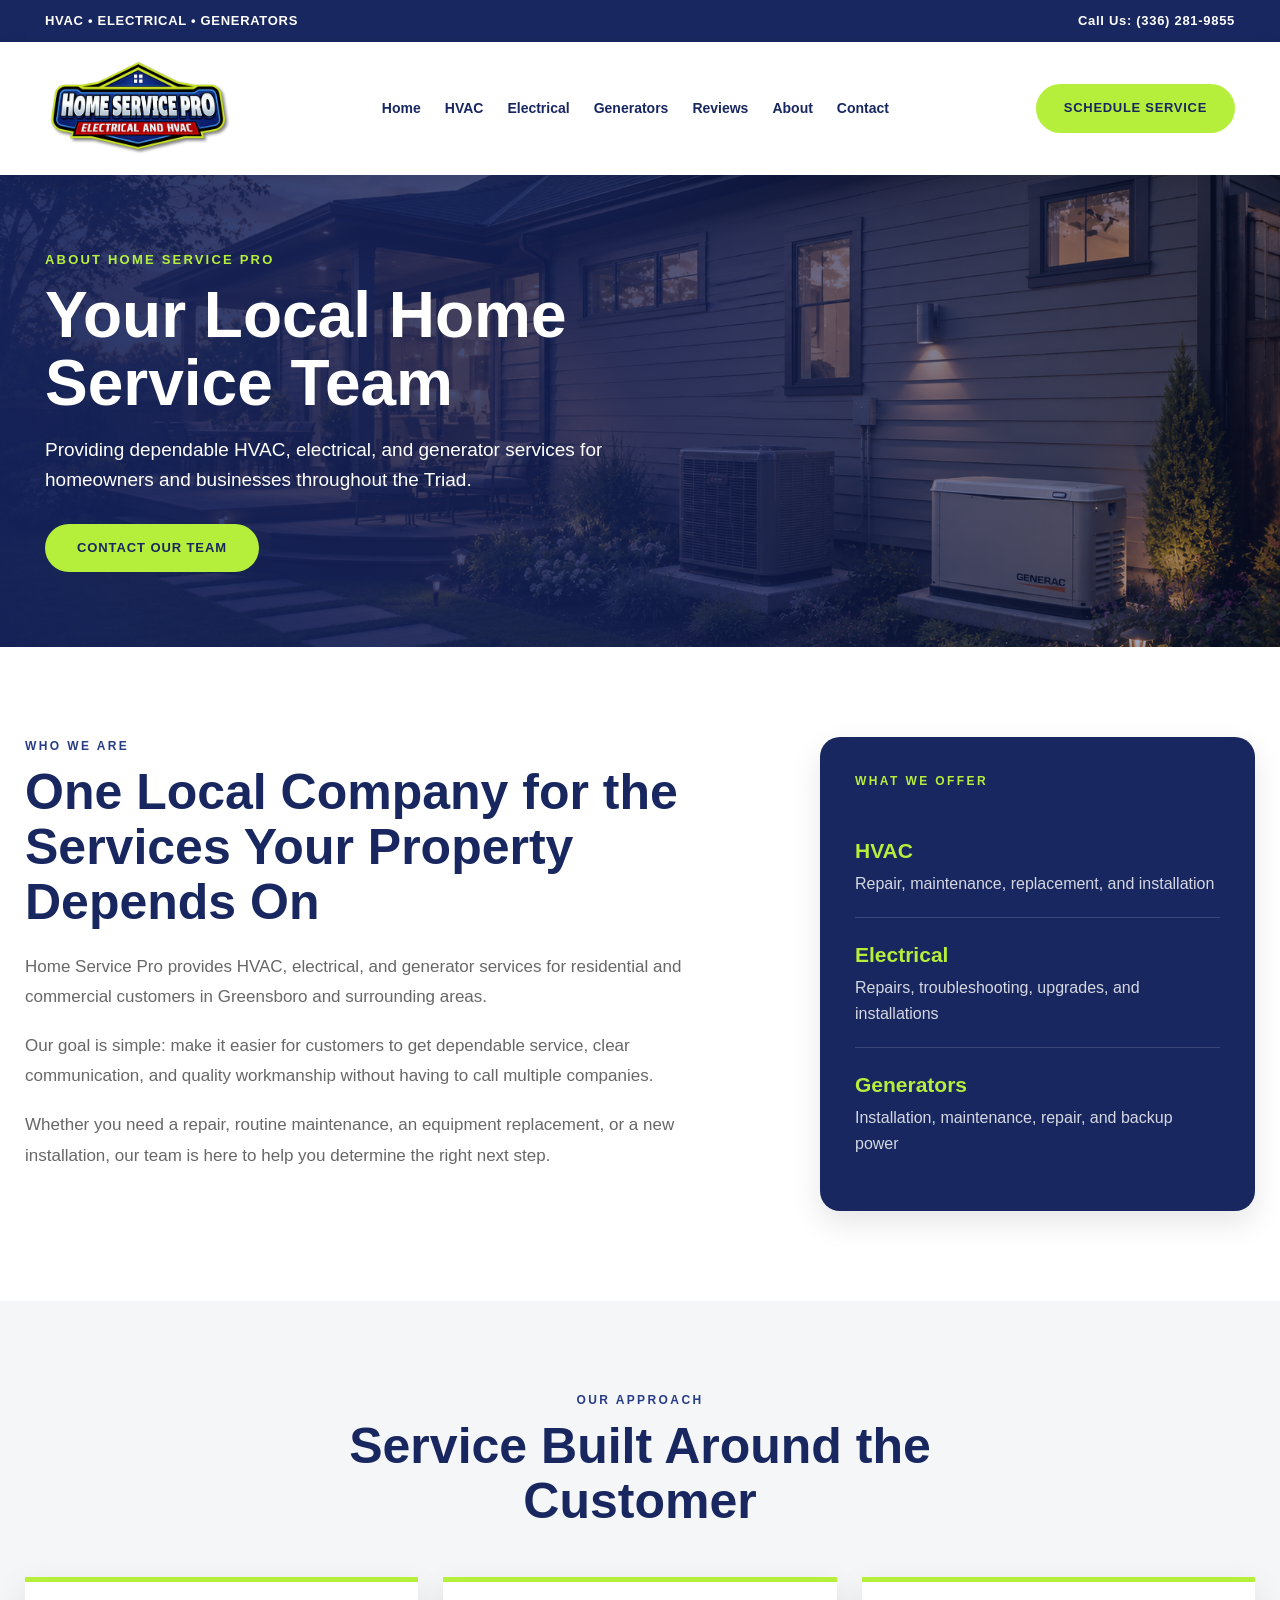
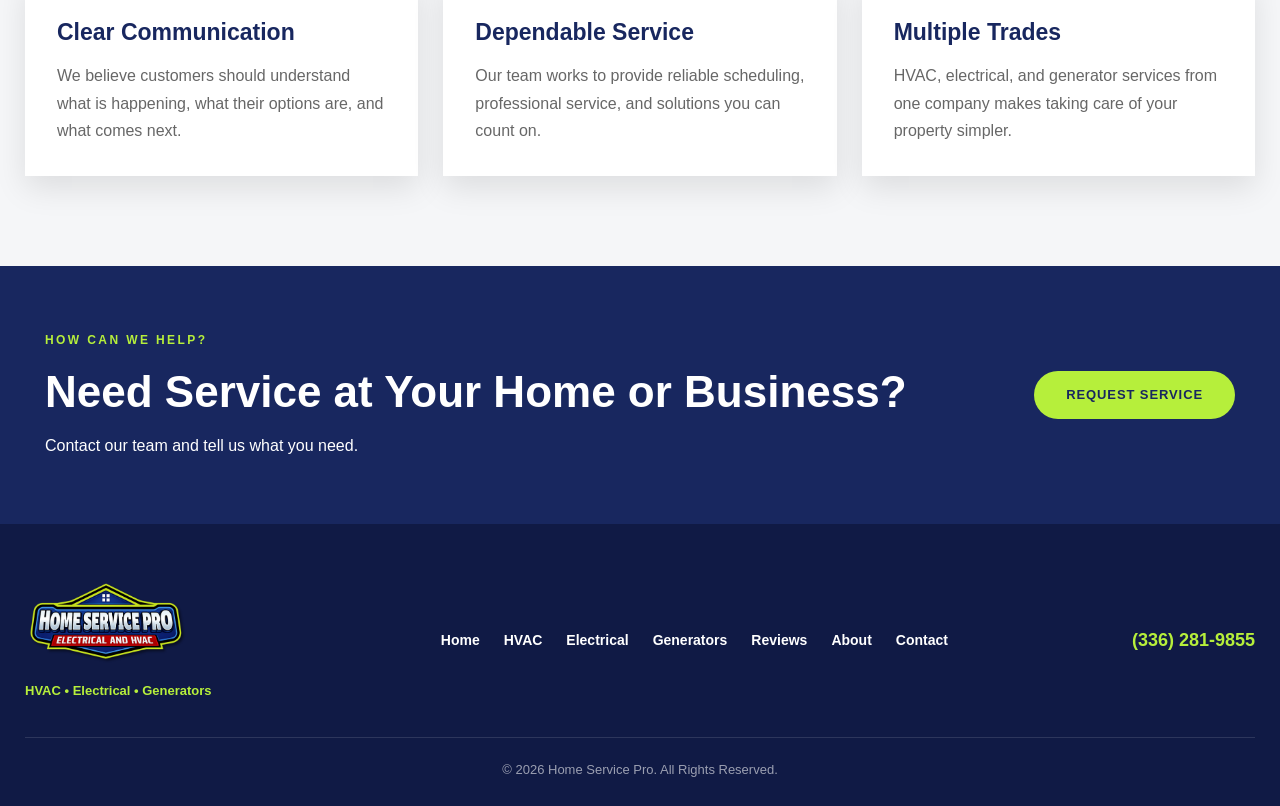
==== pages/about.html @ fe98b6a8 "Initial Home Service Pro website" ====
<!DOCTYPE html>
<html lang="en">

<head>
  <meta charset="UTF-8">

  <meta
    name="viewport"
    content="width=device-width, initial-scale=1.0"
  >

  <title>
    About Home Service Pro
  </title>

  <meta
    name="description"
    content="Learn more about Home Service Pro and our HVAC, electrical, and generator services in Greensboro, NC and surrounding areas."
  >

  <link
    rel="stylesheet"
    href="../style.css"
  >
</head>


<body>


  <!-- TOP BAR -->

  <div class="top-bar">

    <div class="top-bar-inner">

      <span>
        HVAC • ELECTRICAL • GENERATORS
      </span>

      <a href="tel:3362819855">
        Call Us: (336) 281-9855
      </a>

    </div>

  </div>


  <!-- HEADER -->

  <header class="site-header">

    <div class="header-inner">

      <a
        href="../index.html"
        class="logo-link"
      >
        <img
          src="../images/logo.png"
          alt="Home Service Pro"
          class="logo"
        >
      </a>

<button
  class="menu-toggle"
  id="menu-toggle"
  aria-label="Open navigation menu"
  aria-expanded="false"
>
  ☰
</button>

      <nav class="main-nav">

        <a href="../index.html">
          Home
        </a>

        <a href="hvac.html">
          HVAC
        </a>

        <a href="electrical.html">
          Electrical
        </a>

        <a href="generators.html">
          Generators
        </a>

        <a href="reviews.html">
          Reviews
        </a>

        <a href="about.html">
          About
        </a>

        <a href="contact.html">
          Contact
        </a>

      </nav>


      <a
        href="contact.html"
        class="schedule-button"
      >
        Schedule Service
      </a>

    </div>

  </header>



  <main>


    <!-- HERO -->

    <section class="inner-hero">

      <div class="inner-hero-overlay"></div>

      <div class="inner-hero-inner">

        <div class="inner-hero-content">

          <p class="eyebrow">
            ABOUT HOME SERVICE PRO
          </p>

          <h1>
            Your Local Home Service Team
          </h1>

          <p>
            Providing dependable HVAC, electrical,
            and generator services for homeowners
            and businesses throughout the Triad.
          </p>

          <a
            href="contact.html"
            class="button green-button"
          >
            Contact Our Team
          </a>

        </div>

      </div>

    </section>



    <!-- ABOUT INTRO -->

    <section class="about-section">

      <div class="about-wrapper">


        <div class="about-content">

          <p class="section-label">
            WHO WE ARE
          </p>

          <h2>
            One Local Company for the Services Your Property Depends On
          </h2>

          <p>
            Home Service Pro provides HVAC, electrical,
            and generator services for residential and
            commercial customers in Greensboro and surrounding areas.
          </p>

          <p>
            Our goal is simple: make it easier for customers
            to get dependable service, clear communication,
            and quality workmanship without having to call
            multiple companies.
          </p>

          <p>
            Whether you need a repair, routine maintenance,
            an equipment replacement, or a new installation,
            our team is here to help you determine the right
            next step.
          </p>

        </div>



        <div class="about-highlight">

          <p class="section-label">
            WHAT WE OFFER
          </p>

          <div class="about-highlight-item">
            <strong>HVAC</strong>
            <span>
              Repair, maintenance, replacement, and installation
            </span>
          </div>

          <div class="about-highlight-item">
            <strong>Electrical</strong>
            <span>
              Repairs, troubleshooting, upgrades, and installations
            </span>
          </div>

          <div class="about-highlight-item">
            <strong>Generators</strong>
            <span>
              Installation, maintenance, repair, and backup power
            </span>
          </div>

        </div>


      </div>

    </section>



    <!-- VALUES -->

    <section class="values-section">

      <div class="inner-content-wrapper">

        <div class="section-heading">

          <p class="section-label">
            OUR APPROACH
          </p>

          <h2>
            Service Built Around the Customer
          </h2>

        </div>


        <div class="values-grid">


          <article class="value-card">

            <h3>
              Clear Communication
            </h3>

            <p>
              We believe customers should understand what
              is happening, what their options are,
              and what comes next.
            </p>

          </article>


          <article class="value-card">

            <h3>
              Dependable Service
            </h3>

            <p>
              Our team works to provide reliable scheduling,
              professional service, and solutions you can count on.
            </p>

          </article>


          <article class="value-card">

            <h3>
              Multiple Trades
            </h3>

            <p>
              HVAC, electrical, and generator services
              from one company makes taking care of
              your property simpler.
            </p>

          </article>


        </div>

      </div>

    </section>



    <!-- CTA -->

    <section class="cta-section">

      <div>

        <p class="cta-label">
          HOW CAN WE HELP?
        </p>

        <h2>
          Need Service at Your Home or Business?
        </h2>

        <p>
          Contact our team and tell us what you need.
        </p>

      </div>


      <a
        href="contact.html"
        class="button green-button"
      >
        Request Service
      </a>

    </section>


  </main>



  <!-- FOOTER -->

  <footer class="site-footer">

    <div class="footer-inner">


      <div class="footer-brand">

        <img
          src="../images/logo.png"
          alt="Home Service Pro"
          class="footer-logo"
        >

        <p>
          HVAC • Electrical • Generators
        </p>

      </div>


      <div class="footer-links">

        <a href="../index.html">
          Home
        </a>

        <a href="hvac.html">
          HVAC
        </a>

        <a href="electrical.html">
          Electrical
        </a>

        <a href="generators.html">
          Generators
        </a>

        <a href="reviews.html">
          Reviews
        </a>

        <a href="about.html">
          About
        </a>

        <a href="contact.html">
          Contact
        </a>

      </div>


      <div class="footer-contact">

        <a href="tel:3362819855">
          (336) 281-9855
        </a>

      </div>

    </div>


    <div class="footer-bottom">
      © <span id="year"></span>
      Home Service Pro.
      All Rights Reserved.
    </div>

  </footer>


  <script src="../script.js"></script>


</body>

</html>
---- style.css ----
/* =========================================
   HOME SERVICE PRO
   MAIN STYLESHEET
========================================= */

:root {
  --blue: #293d85;
  --blue-dark: #18275f;
  --blue-light: #435ca3;

  --green: #b6ef3b;
  --green-dark: #9bd125;

  --white: #ffffff;
  --light: #f5f6f8;
  --gray: #676767;
  --dark: #202020;

  --max-width: 1240px;

  --shadow:
    0 12px 30px rgba(0, 0, 0, 0.10);
}


/* RESET */

* {
  margin: 0;
  padding: 0;
  box-sizing: border-box;
}


html {
  scroll-behavior: smooth;
}


body {
  font-family:
    Arial,
    Helvetica,
    sans-serif;

  background: var(--white);

  color: var(--dark);

  line-height: 1.6;
}


img {
  display: block;

  max-width: 100%;
}


a {
  text-decoration: none;
}


/* =========================================
   TOP BAR
========================================= */

.top-bar {
  width: 100%;

  background: var(--blue-dark);

  color: var(--white);
}


.top-bar-inner {
  width: 100%;
  max-width: var(--max-width);

  min-height: 42px;

  margin: auto;

  padding: 8px 25px;

  display: flex;

  align-items: center;

  justify-content: space-between;

  gap: 30px;

  font-size: 13px;

  font-weight: 700;

  letter-spacing: 0.7px;
}


.top-bar a {
  color: var(--white);
}


.top-bar a:hover {
  color: var(--green);
}


/* =========================================
   HEADER
========================================= */

.site-header {
  width: 100%;

  background: var(--white);

  box-shadow:
    0 4px 16px rgba(0, 0, 0, 0.08);

  position: relative;

  z-index: 100;
}


.header-inner {
  width: 100%;
  max-width: var(--max-width);

  min-height: 110px;

  margin: auto;

  padding: 15px 25px;

  display: flex;

  align-items: center;

  justify-content: space-between;

  gap: 30px;
}


.logo {
  width: 190px;

  height: auto;
}


.main-nav {
  flex: 1;

  display: flex;

  align-items: center;

  justify-content: center;

  gap: 24px;
}


.main-nav a {
  color: var(--blue-dark);

  font-size: 14px;

  font-weight: 700;
}


.main-nav a:hover {
  color: var(--green-dark);
}


.schedule-button {
  display: inline-block;

  padding: 14px 28px;

  border-radius: 40px;

  background: var(--green);

  color: var(--blue-dark);

  font-size: 13px;

  font-weight: 800;

  text-transform: uppercase;

  letter-spacing: 0.7px;

  white-space: nowrap;
}


.schedule-button:hover {
  background: var(--green-dark);
}


/* =========================================
   HERO
========================================= */

.hero {
  width: 100%;

  min-height: 650px;

  background:
    url("images/hero.png");

  background-size: cover;

  background-position: center;

  background-repeat: no-repeat;

  position: relative;

  display: flex;

  align-items: center;
}


.hero-overlay {
  position: absolute;

  inset: 0;

  background:
    linear-gradient(
      90deg,
      rgba(20, 35, 94, 0.90) 0%,
      rgba(20, 35, 94, 0.78) 45%,
      rgba(20, 35, 94, 0.28) 100%
    );
}


.hero-inner {
  width: 100%;
  max-width: var(--max-width);

  margin: auto;

  padding: 80px 25px;

  position: relative;

  z-index: 2;
}


.hero-content {
  max-width: 720px;

  color: var(--white);
}


.eyebrow {
  margin-bottom: 12px;

  color: var(--green);

  font-size: 13px;

  font-weight: 800;

  letter-spacing: 2.2px;
}


.hero h1 {
  margin-bottom: 22px;

  font-size:
    clamp(
      48px,
      6vw,
      76px
    );

  line-height: 1.02;

  letter-spacing: -1.5px;
}


.hero-text {
  max-width: 640px;

  margin-bottom: 32px;

  font-size: 20px;

  line-height: 1.7;
}


.hero-buttons {
  display: flex;

  flex-wrap: wrap;

  gap: 15px;
}


/* =========================================
   BUTTONS
========================================= */

.button {
  display: inline-block;

  padding: 14px 32px;

  border-radius: 40px;

  font-size: 13px;

  font-weight: 800;

  text-transform: uppercase;

  letter-spacing: 0.9px;

  transition: 0.2s ease;
}


.green-button {
  background: var(--green);

  color: var(--blue-dark);
}


.green-button:hover {
  background: var(--green-dark);
}


.blue-button {
  background: var(--blue);

  color: var(--white);
}


.blue-button:hover {
  background: var(--blue-dark);
}


.outline-button {
  border: 2px solid var(--white);

  color: var(--white);

  background: transparent;
}


.outline-button:hover {
  background: var(--white);

  color: var(--blue-dark);
}


/* =========================================
   GENERAL HEADINGS
========================================= */

.section-heading {
  max-width: 760px;

  margin: 0 auto 48px;

  text-align: center;
}


.section-label {
  margin-bottom: 8px;

  color: var(--blue);

  font-size: 12px;

  font-weight: 800;

  letter-spacing: 2.4px;
}


.section-heading h2,
.why-content h2 {
  margin-bottom: 16px;

  color: var(--blue-dark);

  font-size:
    clamp(
      34px,
      4vw,
      50px
    );

  line-height: 1.1;
}


.section-heading p:not(.section-label),
.why-content p:not(.section-label) {
  color: var(--gray);

  font-size: 17px;
}


/* =========================================
   SERVICES
========================================= */

.services-section {
  width: 100%;

  padding: 90px 25px;

  background: var(--light);
}


.service-grid {
  width: 100%;

  max-width: var(--max-width);

  margin: auto;

  display: grid;

  grid-template-columns:
    repeat(3, 1fr);

  gap: 28px;
}


.service-card {
  min-height: 355px;

  padding: 38px 34px;

  background: var(--white);

  border-radius: 22px;

  box-shadow: var(--shadow);

  display: flex;

  flex-direction: column;

  transition: transform 0.2s ease;
}


.service-card:hover {
  transform: translateY(-6px);
}


.service-icon {
  width: 68px;

  height: 68px;

  margin-bottom: 22px;

  border-radius: 50%;

  background: var(--green);

  color: var(--blue-dark);

  display: flex;

  align-items: center;

  justify-content: center;

  font-size: 30px;

  font-weight: 800;
}


.service-card h3 {
  margin-bottom: 14px;

  color: var(--blue-dark);

  font-size: 29px;
}


.service-card p {
  margin-bottom: 26px;

  color: var(--gray);
}


.service-card a {
  margin-top: auto;

  color: var(--blue);

  font-weight: 800;
}


.service-card a:hover {
  color: var(--green-dark);
}


/* =========================================
   WHY SECTION
========================================= */

.why-section {
  width: 100%;

  padding: 90px 25px;

  background: var(--white);
}


.why-inner {
  width: 100%;

  max-width: var(--max-width);

  margin: auto;

  display: grid;

  grid-template-columns:
    0.9fr 1.1fr;

  gap: 70px;

  align-items: center;
}


.why-grid {
  display: grid;

  grid-template-columns: 1fr;

  gap: 18px;
}


.why-item {
  padding: 25px 28px;

  border-left:
    5px solid var(--green);

  background: var(--light);
}


.why-item strong {
  display: block;

  margin-bottom: 4px;

  color: var(--blue-dark);

  font-size: 21px;
}


.why-item span {
  color: var(--gray);
}


/* =========================================
   REVIEWS
========================================= */

.reviews-section {
  width: 100%;

  padding: 90px 25px;

  background: var(--blue);
}


.reviews-section .section-label {
  color: var(--green);
}


.reviews-section .section-heading h2 {
  color: var(--white);
}


.reviews-grid {
  width: 100%;

  max-width: var(--max-width);

  margin: auto;

  display: grid;

  grid-template-columns:
    repeat(3, 1fr);

  gap: 25px;
}


.review-card {
  padding: 32px;

  border-radius: 18px;

  background: var(--white);

  box-shadow: var(--shadow);
}


.stars {
  margin-bottom: 14px;

  color: #f3bd21;

  font-size: 23px;
}


.review-card p {
  margin-bottom: 18px;

  color: var(--gray);
}


.review-card strong {
  color: var(--blue-dark);
}


.center-button {
  margin-top: 38px;

  text-align: center;
}


.reviews-section .blue-button {
  background: var(--green);

  color: var(--blue-dark);
}


/* =========================================
   CTA
========================================= */

.cta-section {
  width: 100%;

  padding: 65px max(25px, calc((100% - 1240px) / 2 + 25px));

  background: var(--blue-dark);

  color: var(--white);

  display: flex;

  justify-content: space-between;

  align-items: center;

  gap: 40px;
}


.cta-label {
  margin-bottom: 7px;

  color: var(--green);

  font-size: 12px;

  font-weight: 800;

  letter-spacing: 2.4px;
}


.cta-section h2 {
  margin-bottom: 6px;

  font-size:
    clamp(
      30px,
      4vw,
      44px
    );
}


/* =========================================
   FOOTER
========================================= */

.site-footer {
  width: 100%;

  background: #101a45;

  color: var(--white);

  padding: 55px 25px 25px;
}


.footer-inner {
  width: 100%;

  max-width: var(--max-width);

  margin: auto;

  display: grid;

  grid-template-columns:
    1fr 1.5fr 0.7fr;

  gap: 35px;

  align-items: center;
}


.footer-logo {
  width: 165px;

  margin-bottom: 13px;
}


.footer-brand p {
  color: var(--green);

  font-size: 13px;

  font-weight: 700;
}


.footer-links {
  display: flex;

  flex-wrap: wrap;

  justify-content: center;

  gap: 18px 24px;
}


.footer-links a {
  color: var(--white);

  font-size: 14px;

  font-weight: 700;
}


.footer-links a:hover {
  color: var(--green);
}


.footer-contact {
  text-align: right;
}


.footer-contact a {
  color: var(--green);

  font-size: 18px;

  font-weight: 800;
}


.footer-bottom {
  width: 100%;

  max-width: var(--max-width);

  margin: 35px auto 0;

  padding-top: 22px;

  border-top:
    1px solid rgba(255, 255, 255, 0.12);

  text-align: center;

  color: rgba(255, 255, 255, 0.58);

  font-size: 13px;
}


/* =========================================
   TABLET
========================================= */

@media (max-width: 1000px) {

  .header-inner {
    flex-wrap: wrap;
  }


  .main-nav {
    order: 3;

    width: 100%;

    flex-basis: 100%;
  }


  .service-grid {
    grid-template-columns:
      repeat(2, 1fr);
  }


  .service-card:last-child {
    grid-column:
      1 / -1;
  }


  .why-inner {
    grid-template-columns: 1fr;

    gap: 40px;
  }


  .reviews-grid {
    grid-template-columns:
      repeat(2, 1fr);
  }


  .review-card:last-child {
    grid-column:
      1 / -1;
  }


  .footer-inner {
    grid-template-columns: 1fr;

    text-align: center;
  }


  .footer-logo {
    margin-left: auto;

    margin-right: auto;
  }


  .footer-contact {
    text-align: center;
  }

}


/* =========================================
   MOBILE
========================================= */

@media (max-width: 720px) {

  .top-bar-inner {
    flex-direction: column;

    gap: 2px;

    text-align: center;
  }


  .header-inner {
    flex-direction: column;

    text-align: center;
  }


  .logo {
    width: 165px;
  }


  .main-nav {
    order: initial;

    flex-basis: auto;

    flex-wrap: wrap;

    gap: 12px 17px;
  }


  .schedule-button {
    width: 100%;

    max-width: 300px;

    text-align: center;
  }


  .hero {
    min-height: 580px;
  }


  .hero-inner {
    padding:
      65px
      25px;
  }


  .hero h1 {
    font-size: 44px;
  }


  .hero-text {
    font-size: 17px;
  }


  .hero-buttons {
    flex-direction: column;
  }


  .button {
    text-align: center;
  }


  .service-grid {
    grid-template-columns: 1fr;
  }


  .service-card:last-child {
    grid-column: auto;
  }


  .reviews-grid {
    grid-template-columns: 1fr;
  }


  .review-card:last-child {
    grid-column: auto;
  }


  .cta-section {
    flex-direction: column;

    align-items: flex-start;

    padding:
      55px
      25px;
  }

}

/* =========================================
   INNER PAGE HERO
========================================= */

.inner-hero {
  width: 100%;

  min-height: 470px;

  background:
    url("images/hero.png");

  background-size: cover;

  background-position: center;

  background-repeat: no-repeat;

  position: relative;

  display: flex;

  align-items: center;
}


.inner-hero-overlay {
  position: absolute;

  inset: 0;

  background:
    linear-gradient(
      90deg,
      rgba(20, 35, 94, 0.92) 0%,
      rgba(20, 35, 94, 0.75) 50%,
      rgba(20, 35, 94, 0.30) 100%
    );
}


.inner-hero-inner {
  width: 100%;

  max-width: var(--max-width);

  margin: auto;

  padding: 75px 25px;

  position: relative;

  z-index: 2;
}


.inner-hero-content {
  max-width: 680px;

  color: var(--white);
}


.inner-hero h1 {
  margin-bottom: 18px;

  font-size:
    clamp(
      42px,
      5vw,
      64px
    );

  line-height: 1.05;
}


.inner-hero-content > p:not(.eyebrow) {
  max-width: 600px;

  margin-bottom: 28px;

  font-size: 19px;
}


/* =========================================
   INNER CONTENT
========================================= */

.inner-content-section {
  width: 100%;

  padding: 90px 25px;

  background: var(--white);
}


.inner-content-wrapper {
  width: 100%;

  max-width: var(--max-width);

  margin: auto;
}


.inner-heading {
  max-width: 760px;

  margin-bottom: 50px;
}


.inner-heading h2 {
  margin-bottom: 16px;

  color: var(--blue-dark);

  font-size:
    clamp(
      34px,
      4vw,
      50px
    );

  line-height: 1.1;
}


.inner-heading p:not(.section-label) {
  color: var(--gray);

  font-size: 17px;
}


/* DETAIL CARDS */

.detail-grid {
  display: grid;

  grid-template-columns:
    repeat(2, 1fr);

  gap: 25px;
}


.detail-card {
  padding: 32px;

  background: var(--light);

  border-left:
    5px solid var(--green);
}


.detail-card h3 {
  margin-bottom: 10px;

  color: var(--blue-dark);

  font-size: 25px;
}


.detail-card p {
  color: var(--gray);

  line-height: 1.7;
}


/* MOBILE INNER PAGES */

@media (max-width: 720px) {

  .inner-hero {
    min-height: 430px;
  }


  .inner-hero-inner {
    padding:
      60px
      25px;
  }


  .inner-hero h1 {
    font-size: 42px;
  }


  .detail-grid {
    grid-template-columns: 1fr;
  }

}

/* =========================================
   CONTACT PAGE
========================================= */

.contact-section {
  width: 100%;

  padding: 90px 25px;

  background: var(--light);
}


.contact-wrapper {
  width: 100%;

  max-width: var(--max-width);

  margin: auto;

  display: grid;

  grid-template-columns:
    0.8fr 1.2fr;

  gap: 70px;

  align-items: start;
}


.contact-info h2 {
  margin-bottom: 18px;

  color: var(--blue-dark);

  font-size:
    clamp(
      36px,
      4vw,
      50px
    );

  line-height: 1.1;
}


.contact-intro {
  margin-bottom: 35px;

  color: var(--gray);

  font-size: 17px;
}


.contact-info-box {
  margin-bottom: 18px;

  padding: 22px 24px;

  background: var(--white);

  border-left:
    5px solid var(--green);
}


.contact-info-box span {
  display: block;

  margin-bottom: 5px;

  color: var(--blue);

  font-size: 11px;

  font-weight: 800;

  letter-spacing: 1.6px;
}


.contact-info-box a {
  color: var(--blue-dark);

  font-size: 21px;

  font-weight: 800;
}


.contact-info-box p {
  color: var(--gray);

  font-size: 16px;
}


/* FORM */

.contact-form-card {
  padding: 38px;

  background: var(--white);

  border-radius: 20px;

  box-shadow: var(--shadow);
}


.contact-form {
  width: 100%;
}


.form-row {
  display: grid;

  grid-template-columns:
    repeat(2, 1fr);

  gap: 20px;
}


.form-group {
  margin-bottom: 20px;
}


.form-group label {
  display: block;

  margin-bottom: 7px;

  color: var(--blue-dark);

  font-size: 14px;

  font-weight: 800;
}


.form-group input,
.form-group select,
.form-group textarea {
  width: 100%;

  padding: 14px 15px;

  border:
    1px solid #d5d7dc;

  border-radius: 8px;

  background: var(--white);

  color: var(--dark);

  font-family: inherit;

  font-size: 16px;

  outline: none;
}


.form-group input:focus,
.form-group select:focus,
.form-group textarea:focus {
  border-color: var(--blue);

  box-shadow:
    0 0 0 3px rgba(41, 61, 133, 0.10);
}


.form-group textarea {
  resize: vertical;
}


.form-submit {
  border: none;

  cursor: pointer;
}


@media (max-width: 850px) {

  .contact-wrapper {
    grid-template-columns: 1fr;

    gap: 40px;
  }

}


@media (max-width: 600px) {

  .contact-form-card {
    padding: 26px 20px;
  }


  .form-row {
    grid-template-columns: 1fr;

    gap: 0;
  }


  .form-submit {
    width: 100%;
  }

}

/* =========================================
   ABOUT PAGE
========================================= */

.about-section {
  width: 100%;
  padding: 90px 25px;
  background: var(--white);
}


.about-wrapper {
  width: 100%;
  max-width: var(--max-width);
  margin: auto;

  display: grid;
  grid-template-columns: 1.25fr 0.75fr;
  gap: 70px;

  align-items: start;
}


.about-content h2 {
  margin-bottom: 22px;

  color: var(--blue-dark);

  font-size:
    clamp(
      36px,
      4vw,
      50px
    );

  line-height: 1.1;
}


.about-content p:not(.section-label) {
  margin-bottom: 18px;

  color: var(--gray);

  font-size: 17px;

  line-height: 1.8;
}


.about-highlight {
  padding: 35px;

  background: var(--blue-dark);

  border-radius: 20px;

  color: var(--white);

  box-shadow: var(--shadow);
}


.about-highlight .section-label {
  color: var(--green);

  margin-bottom: 22px;
}


.about-highlight-item {
  padding: 20px 0;

  border-bottom:
    1px solid rgba(255, 255, 255, 0.15);
}


.about-highlight-item:last-child {
  border-bottom: none;
}


.about-highlight-item strong {
  display: block;

  margin-bottom: 4px;

  color: var(--green);

  font-size: 21px;
}


.about-highlight-item span {
  color: rgba(255, 255, 255, 0.82);
}


/* VALUES */

.values-section {
  width: 100%;

  padding: 90px 25px;

  background: var(--light);
}


.values-grid {
  display: grid;

  grid-template-columns:
    repeat(3, 1fr);

  gap: 25px;
}


.value-card {
  padding: 32px;

  background: var(--white);

  border-top:
    5px solid var(--green);

  box-shadow: var(--shadow);
}


.value-card h3 {
  margin-bottom: 12px;

  color: var(--blue-dark);

  font-size: 23px;
}


.value-card p {
  color: var(--gray);

  line-height: 1.7;
}


@media (max-width: 850px) {

  .about-wrapper {
    grid-template-columns: 1fr;

    gap: 40px;
  }


  .values-grid {
    grid-template-columns: 1fr;
  }

}

/* =========================================
   REVIEWS PAGE
========================================= */

.review-page-section {
  width: 100%;
  padding: 90px 25px;
  background: var(--light);
}


.rating-summary {
  width: 100%;
  max-width: 620px;

  margin: 0 auto 50px;

  padding: 30px 35px;

  background: var(--white);

  border-radius: 18px;

  box-shadow: var(--shadow);

  display: flex;

  justify-content: center;

  align-items: center;

  gap: 28px;
}


.rating-number {
  color: var(--blue-dark);

  font-size: 64px;

  font-weight: 800;

  line-height: 1;
}


.rating-details {
  border-left: 1px solid #dddddd;

  padding-left: 28px;
}


.rating-stars {
  color: #f3bd21;

  font-size: 25px;

  letter-spacing: 2px;
}


.rating-details strong {
  display: block;

  margin-top: 4px;

  color: var(--blue-dark);

  font-size: 18px;
}


.rating-details p {
  color: var(--gray);

  font-size: 14px;
}


.review-page-grid {
  display: grid;

  grid-template-columns:
    repeat(3, 1fr);

  gap: 25px;
}


.review-page-card {
  padding: 32px;

  background: var(--white);

  border-radius: 16px;

  box-shadow: var(--shadow);
}


.review-page-card p {
  margin-bottom: 20px;

  color: var(--gray);

  line-height: 1.75;
}


.review-page-card strong {
  color: var(--blue-dark);
}


.review-action {
  max-width: 750px;

  margin: 60px auto 0;

  padding: 45px 35px;

  background: var(--white);

  border-radius: 20px;

  box-shadow: var(--shadow);

  text-align: center;
}


.review-action h3 {
  margin-bottom: 10px;

  color: var(--blue-dark);

  font-size: 30px;
}


.review-action p {
  margin-bottom: 24px;

  color: var(--gray);
}


@media (max-width: 950px) {

  .review-page-grid {
    grid-template-columns:
      repeat(2, 1fr);
  }

}


@media (max-width: 650px) {

  .rating-summary {
    flex-direction: column;

    text-align: center;

    gap: 14px;
  }


  .rating-details {
    border-left: none;

    border-top: 1px solid #dddddd;

    padding-left: 0;

    padding-top: 15px;
  }


  .review-page-grid {
    grid-template-columns: 1fr;
  }


  .review-action {
    padding: 35px 22px;
  }

}

/* =========================================
   MOBILE NAVIGATION
========================================= */

.menu-toggle {
  display: none;

  border: none;

  background: transparent;

  color: var(--blue-dark);

  font-size: 30px;

  cursor: pointer;
}


@media (max-width: 720px) {

  .header-inner {
    display: grid;

    grid-template-columns:
      1fr auto;

    gap: 15px;

    align-items: center;

    text-align: left;
  }


  .logo-link {
    justify-self: start;
  }


  .menu-toggle {
    display: block;

    justify-self: end;
  }


  .main-nav {
    display: none;

    grid-column:
      1 / -1;

    width: 100%;

    padding: 18px 0;

    flex-direction: column;

    align-items: stretch;

    gap: 0;

    border-top:
      1px solid #e5e5e5;
  }


  .main-nav.nav-open {
    display: flex;
  }


  .main-nav a {
    width: 100%;

    padding: 12px 6px;

    border-bottom:
      1px solid #eeeeee;

    font-size: 16px;
  }


  .schedule-button {
    grid-column:
      1 / -1;

    width: 100%;

    max-width: none;

    text-align: center;
  }

}
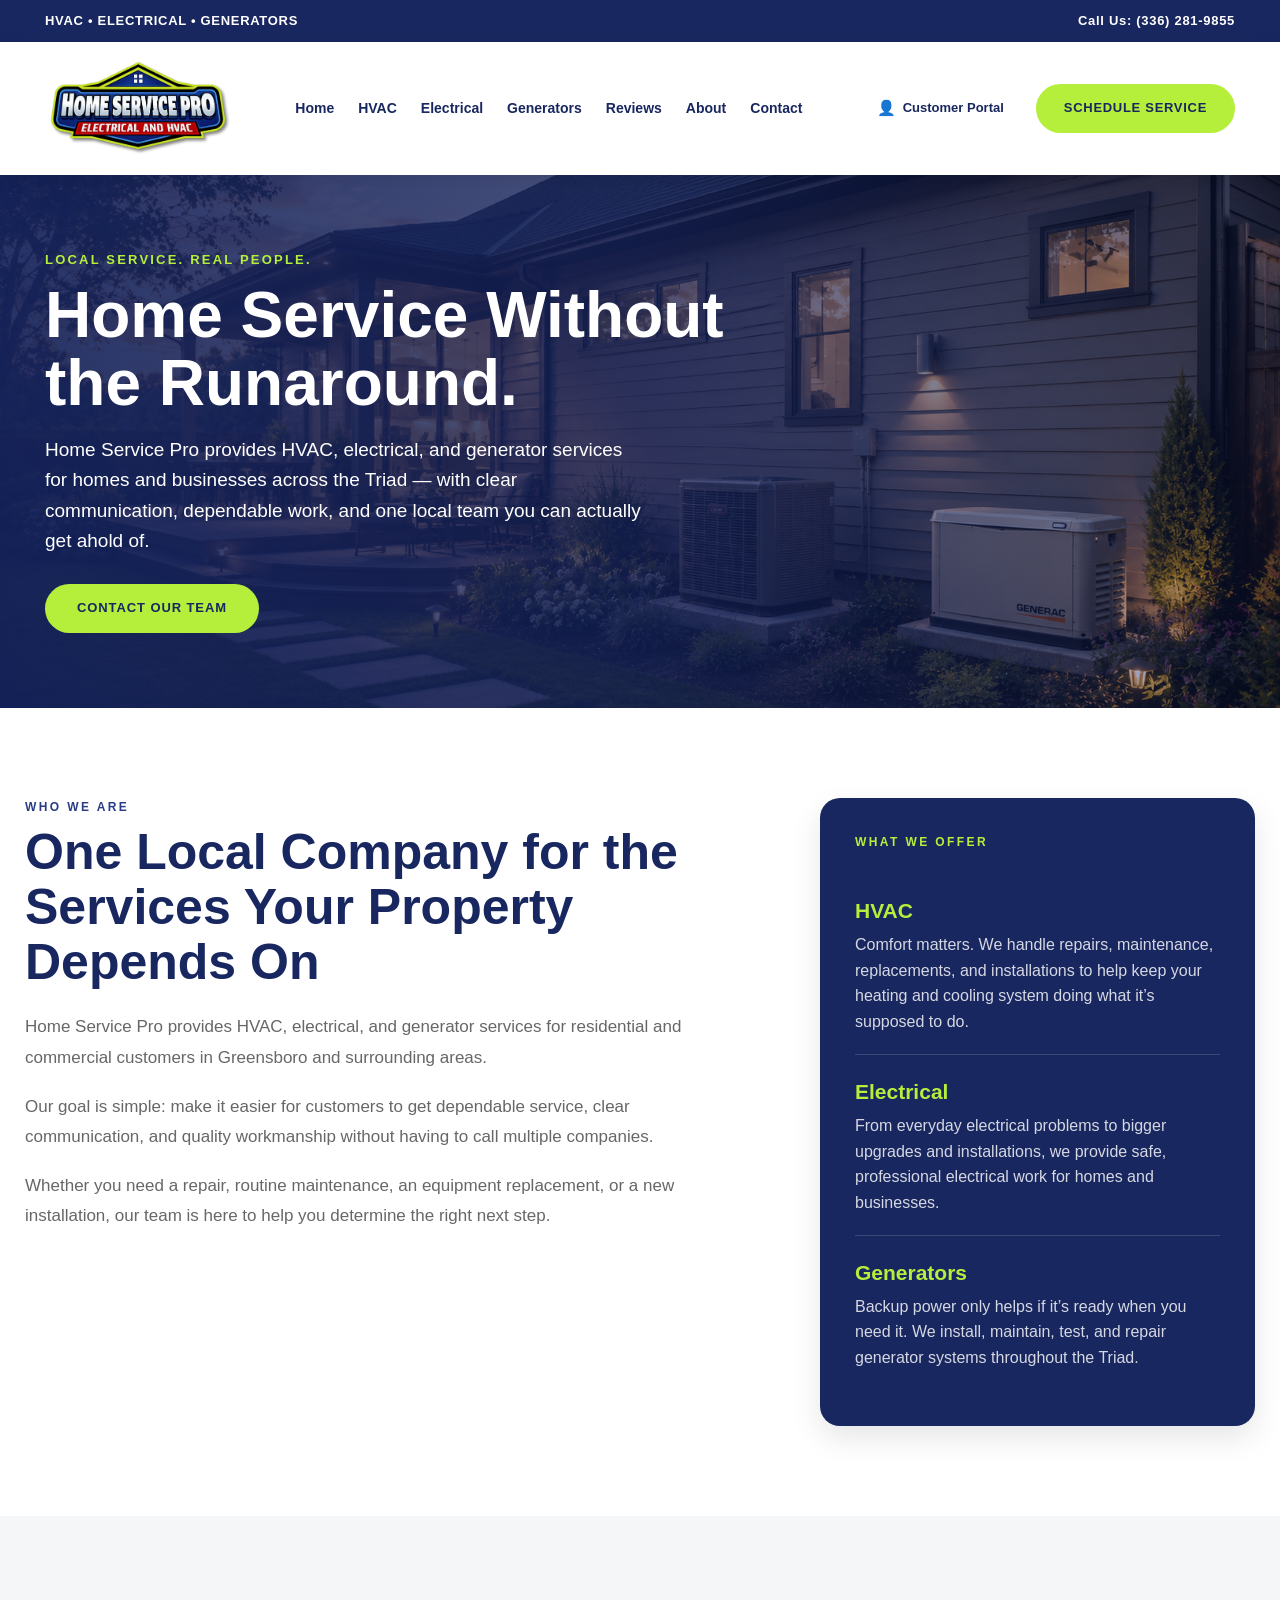
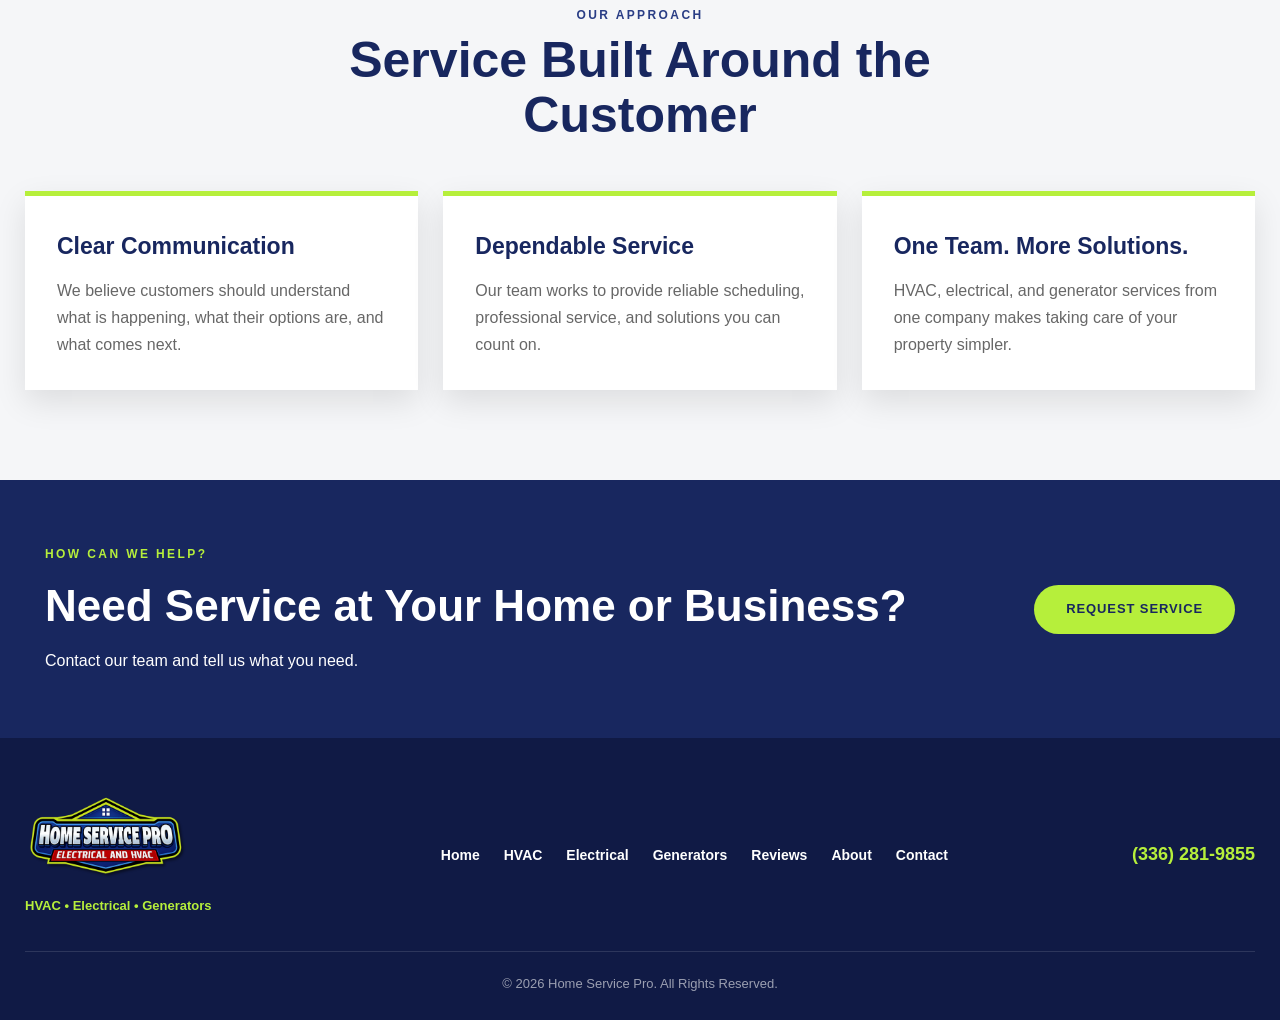
==== commit e515b53d: "Update website content and customer portal" ====
--- a/pages/about.html
+++ b/pages/about.html
@@ -106,14 +106,21 @@
       </nav>
 
 
-      <a
-        href="contact.html"
-        class="schedule-button"
-      >
-        Schedule Service
-      </a>
-
-    </div>
+      <div class="header-actions">
+  <a
+    href="https://homeservicepro.myservicetitan.com/"
+    class="portal-button"
+    target="_blank"
+    rel="noopener noreferrer"
+  >
+    <span class="portal-icon">👤</span>
+<span>Customer Portal</span>
+  </a>
+
+  <a href="pages/contact.html" class="schedule-button">
+    Schedule Service
+  </a>
+</div>
 
   </header>
 
@@ -133,17 +140,15 @@
         <div class="inner-hero-content">
 
           <p class="eyebrow">
-            ABOUT HOME SERVICE PRO
+            LOCAL SERVICE. REAL PEOPLE.
           </p>
 
           <h1>
-            Your Local Home Service Team
+            Home Service Without the Runaround.
           </h1>
 
           <p>
-            Providing dependable HVAC, electrical,
-            and generator services for homeowners
-            and businesses throughout the Triad.
+            Home Service Pro provides HVAC, electrical, and generator services for homes and businesses across the Triad — with clear communication, dependable work, and one local team you can actually get ahold of.
           </p>
 
           <a
@@ -211,21 +216,20 @@
           <div class="about-highlight-item">
             <strong>HVAC</strong>
             <span>
-              Repair, maintenance, replacement, and installation
-            </span>
+              Comfort matters. We handle repairs, maintenance, replacements, and installations to help keep your heating and cooling system doing what it’s supposed to do.
           </div>
 
           <div class="about-highlight-item">
             <strong>Electrical</strong>
             <span>
-              Repairs, troubleshooting, upgrades, and installations
+              From everyday electrical problems to bigger upgrades and installations, we provide safe, professional electrical work for homes and businesses.
             </span>
           </div>
 
           <div class="about-highlight-item">
             <strong>Generators</strong>
             <span>
-              Installation, maintenance, repair, and backup power
+              Backup power only helps if it’s ready when you need it. We install, maintain, test, and repair generator systems throughout the Triad.
             </span>
           </div>
 
@@ -292,7 +296,7 @@
           <article class="value-card">
 
             <h3>
-              Multiple Trades
+              One Team. More Solutions.
             </h3>
 
             <p>
--- a/style.css
+++ b/style.css
@@ -1911,4 +1911,231 @@
     text-align: center;
   }
 
+}
+
+/* Live Google Reviews Widget */
+.live-google-reviews {
+  width: 100%;
+  max-width: 1200px;
+  margin: 35px auto 50px;
+}
+
+.sk-ww-google-reviews {
+  width: 100%;
+}
+
+/* Homepage Live Google Reviews */
+.home-live-reviews {
+  width: 100%;
+  max-width: 1200px;
+  margin: 30px auto 35px;
+}
+
+.home-live-reviews .sk-ww-google-reviews {
+  width: 100%;
+}
+
+/* Header Customer Portal Button */
+.header-actions {
+  display: flex;
+  align-items: center;
+  gap: 12px;
+}
+
+.portal-button {
+  display: inline-flex;
+  align-items: center;
+  justify-content: center;
+  gap: 7px;
+
+  padding: 10px 14px;
+
+  background: transparent;
+  border: none;
+
+  color: var(--blue-dark);
+
+  font-size: 13px;
+  font-weight: 700;
+  letter-spacing: 0;
+  text-transform: none;
+  text-decoration: none;
+
+  white-space: nowrap;
+
+  transition: color 0.2s ease;
+}
+
+.portal-button:hover {
+  color: var(--blue-light);
+}
+
+.portal-icon {
+  font-size: 15px;
+}
+
+.header-actions {
+  display: flex;
+  align-items: center;
+  gap: 18px;
+}
+
+/* Mobile */
+@media (max-width: 720px) {
+  .header-actions {
+    grid-column: 1 / -1;
+    width: 100%;
+    flex-direction: column;
+    gap: 10px;
+  }
+
+  .portal-button,
+  .header-actions .schedule-button {
+    width: 100%;
+    text-align: center;
+  }
+}
+
+/* =========================================================
+   TABLET + MOBILE HEADER / HAMBURGER FINAL FIX
+   ========================================================= */
+
+@media (max-width: 950px) {
+
+  .header-inner {
+    display: grid !important;
+    grid-template-columns: 1fr auto !important;
+    align-items: center !important;
+    gap: 12px !important;
+
+    width: 100% !important;
+  }
+
+  /* Logo stays left */
+  .logo-link {
+    justify-self: start !important;
+  }
+
+  /* Hamburger stays right */
+  .menu-toggle {
+    display: flex !important;
+    align-items: center !important;
+    justify-content: center !important;
+
+    width: 46px !important;
+    height: 46px !important;
+
+    padding: 0 !important;
+
+    border: none !important;
+    background: transparent !important;
+
+    color: var(--blue-dark) !important;
+
+    font-size: 30px !important;
+    line-height: 1 !important;
+
+    cursor: pointer !important;
+
+    justify-self: end !important;
+  }
+
+  /* Hide navigation until hamburger is opened */
+  .main-nav {
+    display: none !important;
+
+    grid-column: 1 / -1 !important;
+
+    width: 100% !important;
+
+    margin: 5px 0 0 !important;
+    padding: 12px 0 0 !important;
+
+    flex-direction: column !important;
+    align-items: stretch !important;
+    gap: 0 !important;
+
+    border-top: 1px solid #e8e8e8 !important;
+  }
+
+  /* JS adds this class when menu is opened */
+  .main-nav.nav-open {
+    display: flex !important;
+  }
+
+  .main-nav a {
+    display: block !important;
+
+    width: 100% !important;
+
+    padding: 13px 5px !important;
+
+    border-bottom: 1px solid #eeeeee !important;
+
+    text-align: left !important;
+    font-size: 16px !important;
+  }
+
+  /*
+    Hide Customer Portal + Schedule Service
+    while hamburger menu is closed
+  */
+  .main-nav:not(.nav-open) ~ .header-actions {
+    display: none !important;
+  }
+
+  /*
+    Show them underneath the nav once
+    the hamburger menu is opened
+  */
+  .main-nav.nav-open ~ .header-actions {
+    display: flex !important;
+  }
+
+  .header-actions {
+    grid-column: 1 / -1 !important;
+
+    width: 100% !important;
+
+    flex-direction: column !important;
+    align-items: stretch !important;
+
+    gap: 10px !important;
+
+    padding-top: 12px !important;
+  }
+
+  .header-actions .portal-button,
+  .header-actions .schedule-button {
+    display: flex !important;
+    align-items: center !important;
+    justify-content: center !important;
+
+    width: 100% !important;
+    max-width: none !important;
+
+    margin: 0 !important;
+
+    text-align: center !important;
+  }
+}
+
+
+/* Smaller phone adjustments */
+@media (max-width: 600px) {
+
+  .header-inner {
+    padding-left: 18px !important;
+    padding-right: 18px !important;
+  }
+
+  .menu-toggle {
+    width: 42px !important;
+    height: 42px !important;
+    font-size: 27px !important;
+  }
+
+  .main-nav a {
+    font-size: 15px !important;
+  }
 }
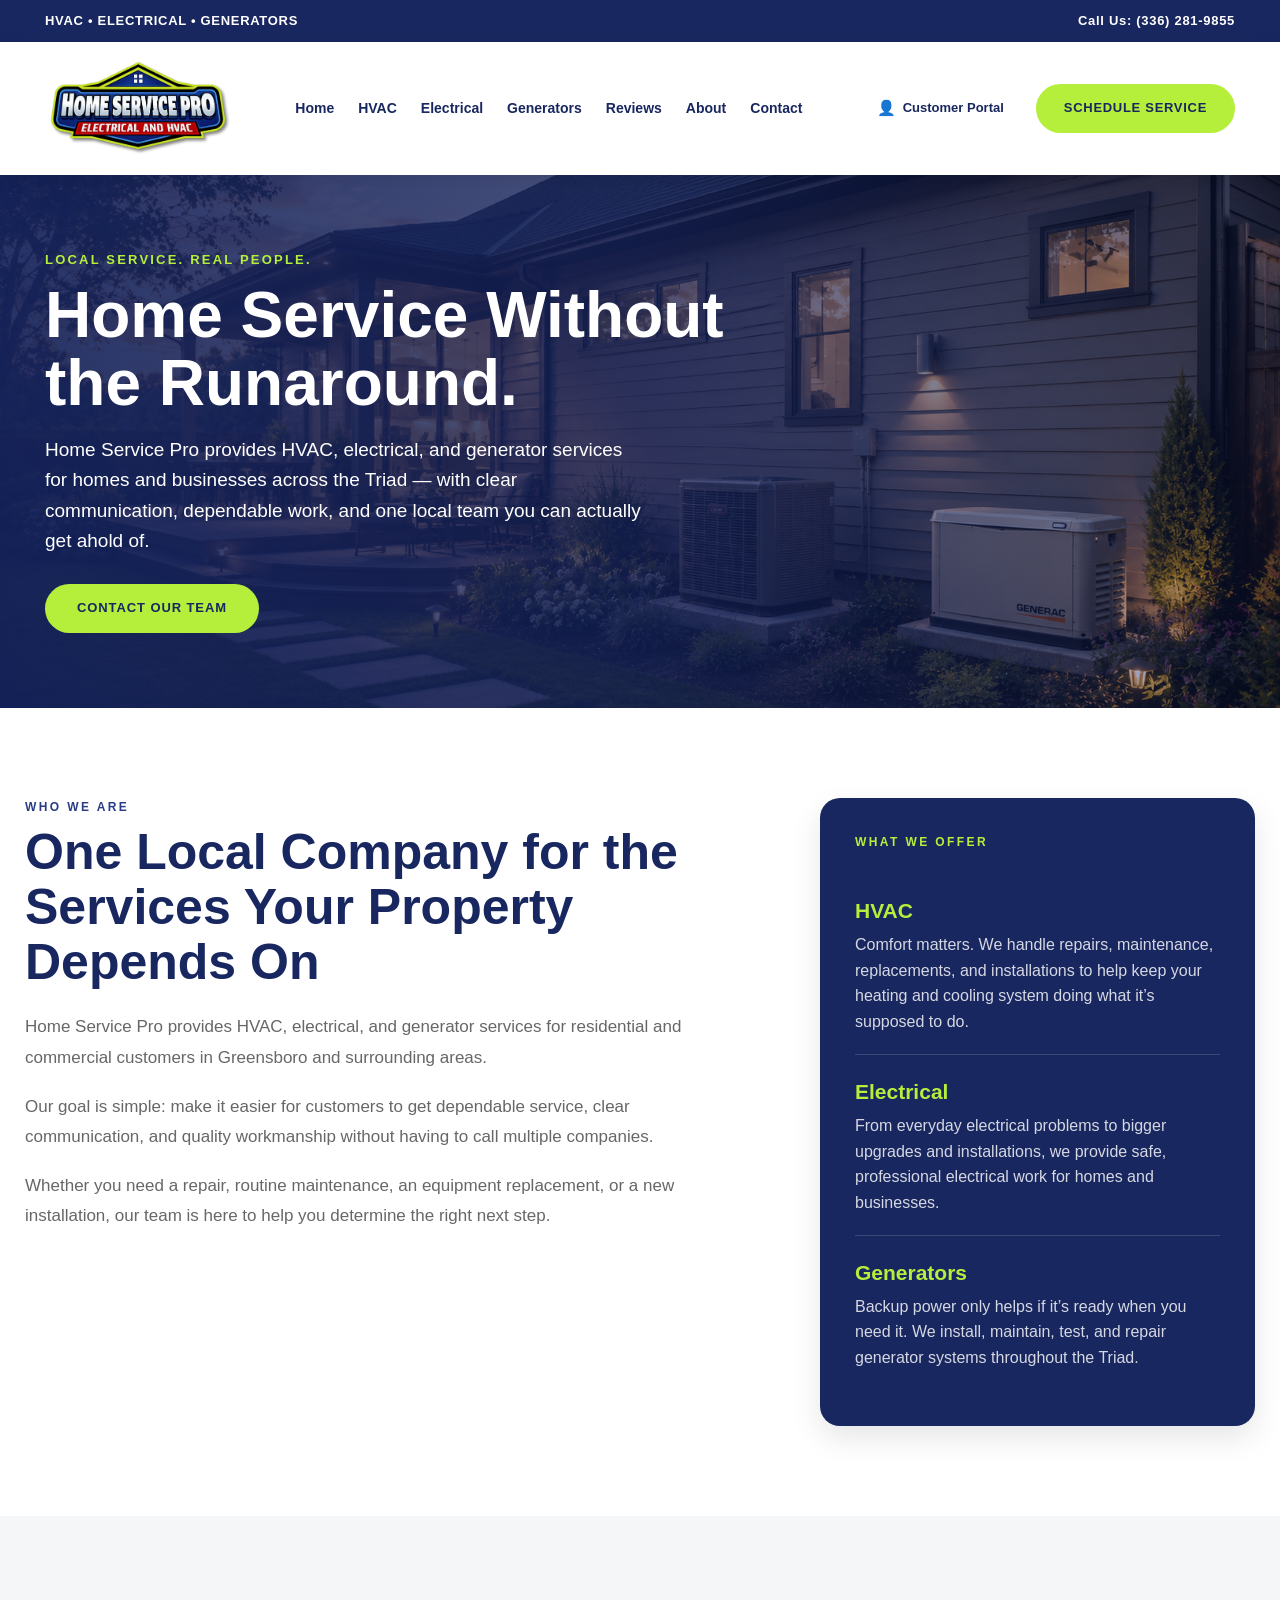
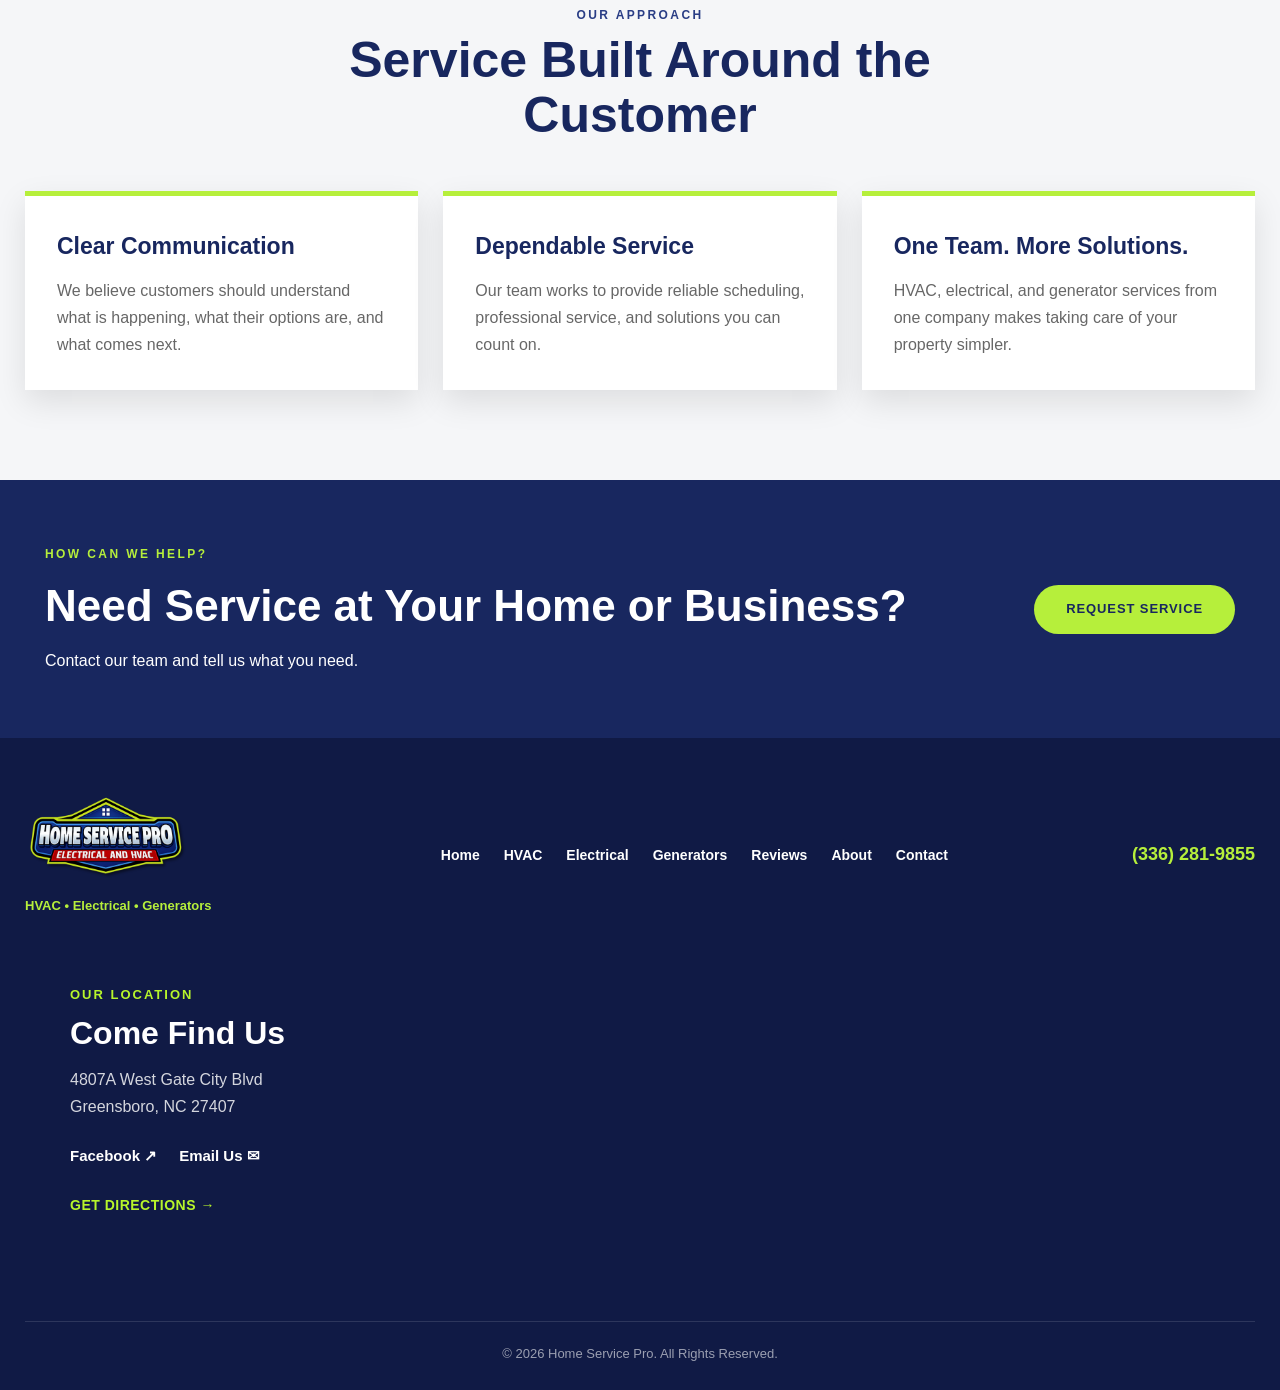
==== commit 5c308684: "Update footer with map social links and contact info" ====
--- a/pages/about.html
+++ b/pages/about.html
@@ -2,6 +2,18 @@
 <html lang="en">
 
 <head>
+
+  <!-- Google tag (gtag.js) -->
+<script async src="https://www.googletagmanager.com/gtag/js?id=G-JBB844G6HL"></script>
+<script>
+  window.dataLayer = window.dataLayer || [];
+  function gtag(){dataLayer.push(arguments);}
+  gtag('js', new Date());
+
+  gtag('config', 'G-JBB844G6HL');
+</script>
+
+
   <meta charset="UTF-8">
 
   <meta
@@ -416,6 +428,61 @@
 
     </div>
 
+    <div class="footer-location">
+
+    <div class="footer-location-info">
+
+        <span class="footer-label">OUR LOCATION</span>
+
+        <h3>Come Find Us</h3>
+
+        <p>
+            4807A West Gate City Blvd<br>
+            Greensboro, NC 27407
+        </p>
+
+        <div class="footer-connect">
+
+            <a
+                href="https://www.facebook.com/profile.php?id=61556235533301"
+                target="_blank"
+                rel="noopener noreferrer"
+            >
+                Facebook ↗
+            </a>
+
+            <a href="mailto:account@callhsp.com">
+                Email Us ✉
+            </a>
+
+        </div>
+
+        <a
+            href="https://www.google.com/maps/search/?api=1&query=Home+Service+Pro+4807A+West+Gate+City+Blvd+Greensboro+NC+27407"
+            target="_blank"
+            rel="noopener noreferrer"
+            class="footer-directions"
+        >
+            GET DIRECTIONS →
+        </a>
+
+    </div>
+
+
+    <div class="footer-map">
+
+        <iframe
+            src="https://www.google.com/maps/embed?pb=!1m18!1m12!1m3!1d3226.717516644356!2d-79.87322392419678!3d36.027190972477655!2m3!1f0!2f0!3f0!3m2!1i1024!2i768!4f13.1!3m3!1m2!1s0x29678ef74b9825e1%3A0x461593a3b829c437!2sHome%20Service%20Pro!5e0!3m2!1sen!2sus!4v1788477039872!5m2!1sen!2sus"
+            loading="lazy"
+            allowfullscreen
+            referrerpolicy="strict-origin-when-cross-origin"
+            title="Home Service Pro location on Google Maps">
+        </iframe>
+
+    </div>
+
+</div>
+
 
     <div class="footer-bottom">
       © <span id="year"></span>
--- a/style.css
+++ b/style.css
@@ -2138,4 +2138,113 @@
   .main-nav a {
     font-size: 15px !important;
   }
+}
+
+/* ================================
+   FOOTER LOCATION / GOOGLE MAP
+================================ */
+
+.footer-location {
+    max-width: 1200px;
+    margin: 0 auto;
+    padding: 55px 30px;
+    display: grid;
+    grid-template-columns: 0.8fr 1.2fr;
+    gap: 50px;
+    align-items: center;
+}
+
+.footer-location-info {
+    color: #ffffff;
+}
+
+.footer-location-info .footer-label {
+    display: block;
+    margin-bottom: 10px;
+    color: #b7f52b;
+    font-size: 13px;
+    font-weight: 800;
+    letter-spacing: 2px;
+}
+
+.footer-location-info h3 {
+    margin: 0 0 15px;
+    color: #ffffff;
+    font-size: 32px;
+    line-height: 1.1;
+}
+
+.footer-location-info p {
+    margin: 0 0 24px;
+    max-width: 430px;
+    color: rgba(255, 255, 255, 0.82);
+    font-size: 16px;
+    line-height: 1.7;
+}
+
+.footer-directions {
+    display: inline-block;
+    color: #b7f52b;
+    font-size: 14px;
+    font-weight: 800;
+    letter-spacing: 0.5px;
+    text-decoration: none;
+}
+
+.footer-directions:hover {
+    text-decoration: underline;
+}
+
+.footer-map {
+    width: 100%;
+    height: 260px;
+    overflow: hidden;
+    border-radius: 18px;
+}
+
+.footer-map iframe {
+    display: block;
+    width: 100%;
+    height: 100%;
+    border: 0;
+}
+
+
+/* MOBILE */
+@media (max-width: 720px) {
+
+    .footer-location {
+        grid-template-columns: 1fr;
+        gap: 28px;
+        padding: 40px 20px;
+    }
+
+    .footer-location-info h3 {
+        font-size: 27px;
+    }
+
+    .footer-map {
+        height: 230px;
+    }
+}
+
+/* Footer social/contact links */
+
+.footer-connect {
+    display: flex;
+    flex-wrap: wrap;
+    gap: 22px;
+    margin: 18px 0 24px;
+}
+
+.footer-connect a {
+    color: #ffffff;
+    font-size: 15px;
+    font-weight: 700;
+    text-decoration: none;
+    transition: color 0.2s ease;
+}
+
+.footer-connect a:hover {
+    color: #b7f52b;
 }
